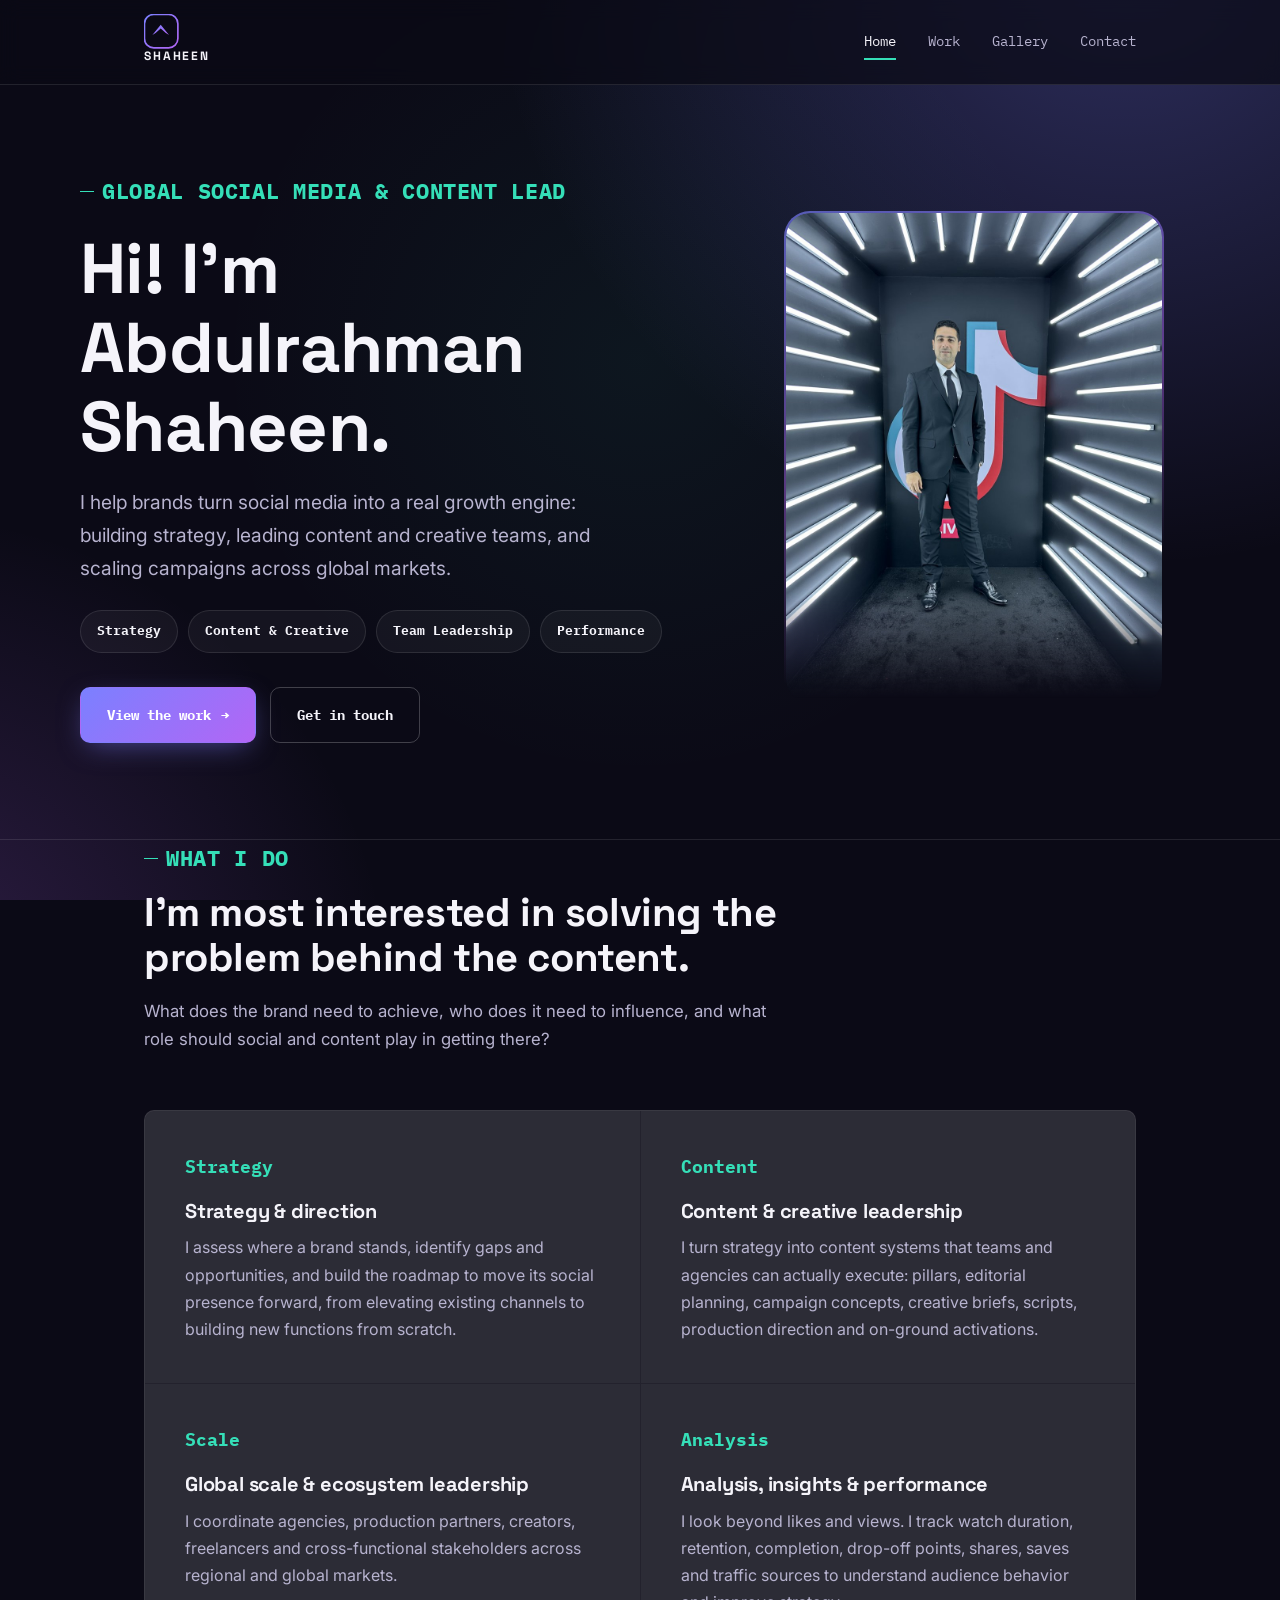
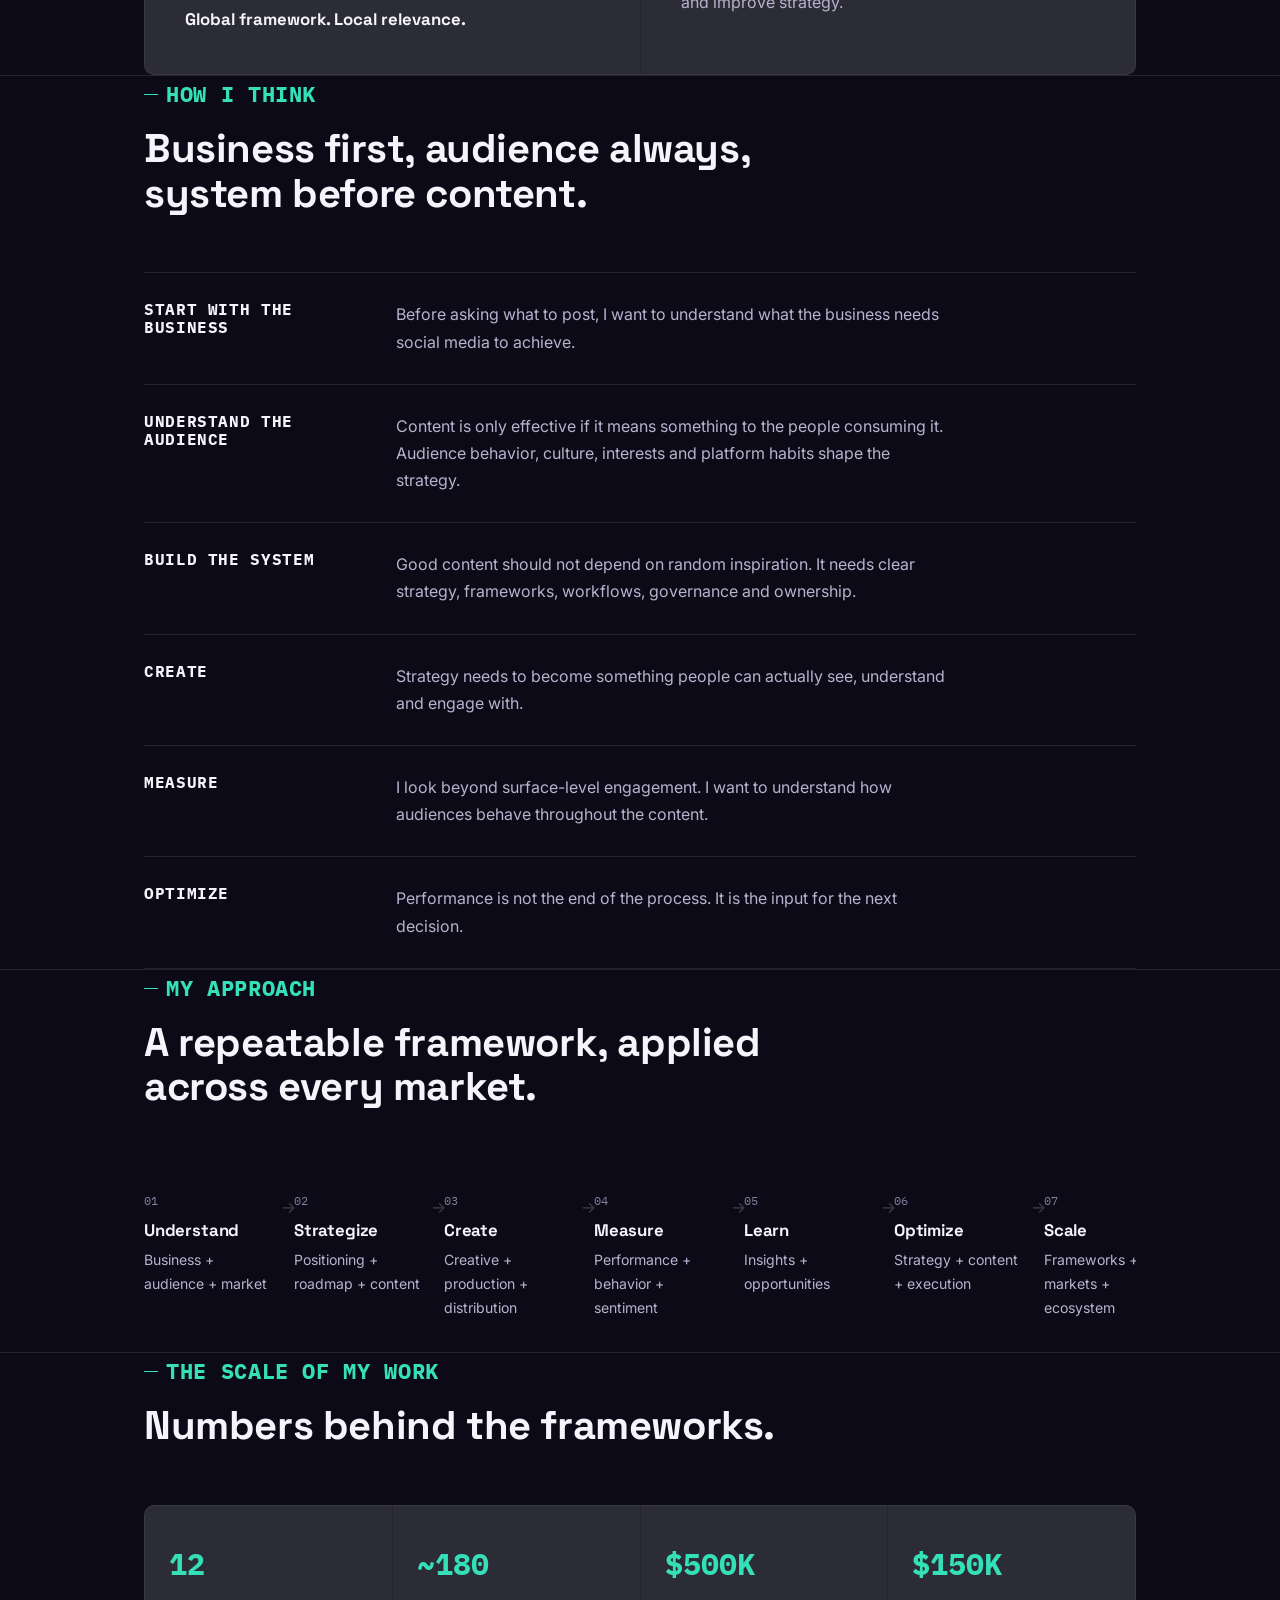
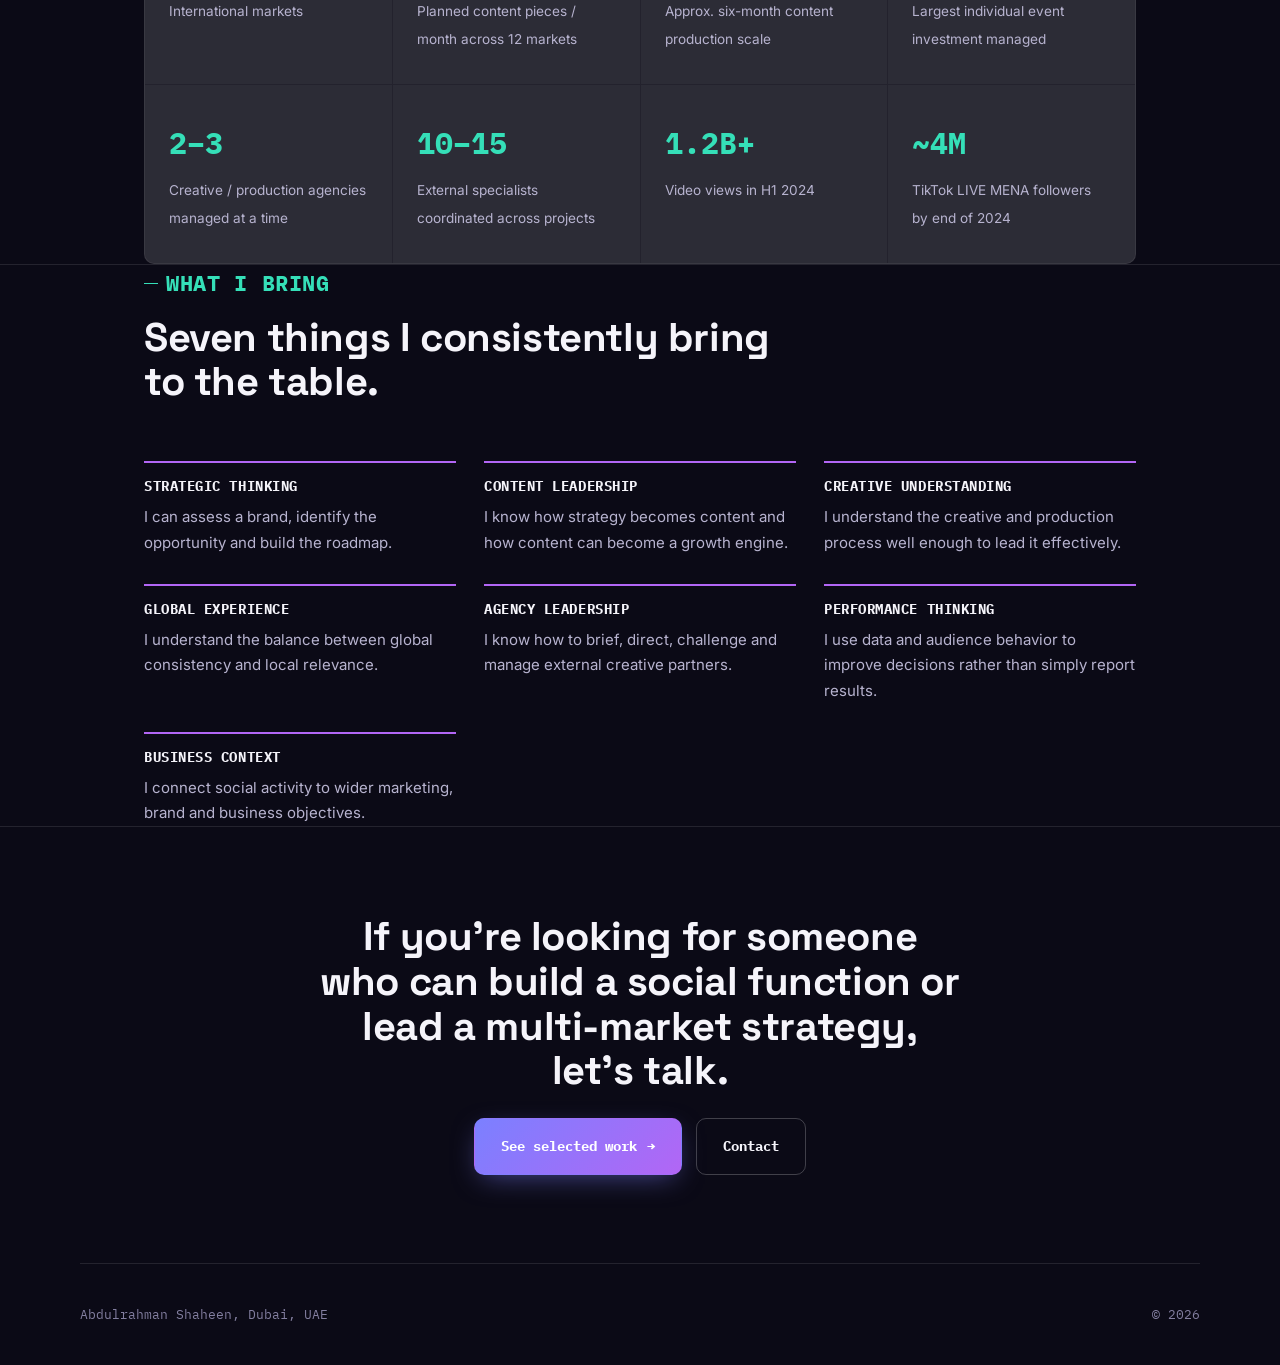
==== index.html @ d1abcf52 "Add files via upload" ====
<!DOCTYPE html>
<html lang="en">
<head>
<meta charset="UTF-8">
<meta name="viewport" content="width=device-width, initial-scale=1.0">
<title>Abdulrahman Shaheen | Global Social Media & Content Lead</title>
<meta name="description" content="Abdulrahman Shaheen leads social media and content strategy for brands across markets, audiences and complex business environments.">
<link rel="preconnect" href="https://fonts.googleapis.com">
<link rel="preconnect" href="https://fonts.gstatic.com" crossorigin>
<link href="https://fonts.googleapis.com/css2?family=Space+Grotesk:wght@400;500;600;700&family=Inter:wght@400;500&family=IBM+Plex+Mono:wght@400;500;600;700&display=swap" rel="stylesheet">
<link rel="stylesheet" href="css/style.css">
</head>
<body>

<header class="site-header">
  <nav class="site-nav">
    <a href="index.html" class="logo" aria-label="Shaheen, home">
      <svg viewBox="0 0 100 56" role="img" aria-hidden="true">
        <defs><linearGradient id="navFalconGrad" x1="0" y1="0" x2="1" y2="1"><stop offset="0" style="stop-color:var(--indigo)"/><stop offset="1" style="stop-color:var(--violet)"/></linearGradient></defs>
        <rect x="0.5" y="0.5" width="36" height="36" rx="10" fill="none" stroke="url(#navFalconGrad)" stroke-width="1.8"/>
        <path d="M9,22.5 L18,11.5 L27,22.5 L23.5,20.5 L18,15.5 L12.5,20.5 Z" fill="url(#navFalconGrad)"/>
        <text x="0" y="50" style="font-family:'Space Grotesk',sans-serif; font-size:13px; font-weight:700; letter-spacing:2px;" fill="var(--text)">SHAHEEN</text>
      </svg>
    </a>
    <ul>
      <li><a href="index.html" aria-current="page">Home</a></li>
      <li><a href="work.html">Work</a></li>
      <li><a href="gallery.html">Gallery</a></li>
      <li><a href="contact.html">Contact</a></li>
    </ul>
    <button class="nav-toggle" aria-label="Menu">···</button>
  </nav>
</header>

<main>

  <section class="hero wrap">
    <div class="hero-copy">
      <span class="eyebrow">Global social media & content lead</span>
      <h1>Hi! I'm Abdulrahman Shaheen.</h1>
      <p class="hero-lede">I help brands turn social media into a real growth engine: building strategy, leading content and creative teams, and scaling campaigns across global markets.</p>
      <div class="service-pills">
        <span>Strategy</span>
        <span>Content & Creative</span>
        <span>Team Leadership</span>
        <span>Performance</span>
      </div>
      <div class="hero-actions">
        <a href="work.html" class="btn btn-primary">View the work <span class="btn-arrow">→</span></a>
        <a href="contact.html" class="btn">Get in touch</a>
      </div>
    </div>
    <div class="hero-photo-wrap">
      <img src="assets/photos/hero-portrait.jpg" alt="Abdulrahman Shaheen at a TikTok LIVE event">
    </div>
  </section>

  <hr class="divider">

  <section class="wrap">
    <div class="section-head">
      <span class="eyebrow">What I do</span>
      <h2>I'm most interested in solving the problem behind the content.</h2>
      <p style="margin-top:16px; font-size:1.05rem;">What does the brand need to achieve, who does it need to influence, and what role should social and content play in getting there?</p>
    </div>
    <div class="pillars">
      <div class="pillar">
        <span class="index">Strategy</span>
        <h3>Strategy & direction</h3>
        <p>I assess where a brand stands, identify gaps and opportunities, and build the roadmap to move its social presence forward, from elevating existing channels to building new functions from scratch.</p>
      </div>
      <div class="pillar">
        <span class="index">Content</span>
        <h3>Content & creative leadership</h3>
        <p>I turn strategy into content systems that teams and agencies can actually execute: pillars, editorial planning, campaign concepts, creative briefs, scripts, production direction and on-ground activations.</p>
      </div>
      <div class="pillar">
        <span class="index">Scale</span>
        <h3>Global scale & ecosystem leadership</h3>
        <p>I coordinate agencies, production partners, creators, freelancers and cross-functional stakeholders across regional and global markets.</p>
        <p class="callout">Global framework. Local relevance.</p>
      </div>
      <div class="pillar">
        <span class="index">Analysis</span>
        <h3>Analysis, insights & performance</h3>
        <p>I look beyond likes and views. I track watch duration, retention, completion, drop-off points, shares, saves and traffic sources to understand audience behavior and improve strategy.</p>
      </div>
    </div>
  </section>

  <hr class="divider">

  <section class="wrap">
    <div class="section-head">
      <span class="eyebrow">How I think</span>
      <h2>Business first, audience always, system before content.</h2>
    </div>
    <div class="think-list">
      <div class="think-item">
        <h3>Start with the business</h3>
        <p>Before asking what to post, I want to understand what the business needs social media to achieve.</p>
      </div>
      <div class="think-item">
        <h3>Understand the audience</h3>
        <p>Content is only effective if it means something to the people consuming it. Audience behavior, culture, interests and platform habits shape the strategy.</p>
      </div>
      <div class="think-item">
        <h3>Build the system</h3>
        <p>Good content should not depend on random inspiration. It needs clear strategy, frameworks, workflows, governance and ownership.</p>
      </div>
      <div class="think-item">
        <h3>Create</h3>
        <p>Strategy needs to become something people can actually see, understand and engage with.</p>
      </div>
      <div class="think-item">
        <h3>Measure</h3>
        <p>I look beyond surface-level engagement. I want to understand how audiences behave throughout the content.</p>
      </div>
      <div class="think-item">
        <h3>Optimize</h3>
        <p>Performance is not the end of the process. It is the input for the next decision.</p>
      </div>
    </div>
  </section>

  <hr class="divider">

  <section class="wrap">
    <div class="section-head">
      <span class="eyebrow">My approach</span>
      <h2>A repeatable framework, applied across every market.</h2>
    </div>
    <div class="approach-rail">
      <div class="approach-step"><span class="stepnum">01</span><h4>Understand</h4><p>Business + audience + market</p></div>
      <div class="approach-step"><span class="stepnum">02</span><h4>Strategize</h4><p>Positioning + roadmap + content</p></div>
      <div class="approach-step"><span class="stepnum">03</span><h4>Create</h4><p>Creative + production + distribution</p></div>
      <div class="approach-step"><span class="stepnum">04</span><h4>Measure</h4><p>Performance + behavior + sentiment</p></div>
      <div class="approach-step"><span class="stepnum">05</span><h4>Learn</h4><p>Insights + opportunities</p></div>
      <div class="approach-step"><span class="stepnum">06</span><h4>Optimize</h4><p>Strategy + content + execution</p></div>
      <div class="approach-step"><span class="stepnum">07</span><h4>Scale</h4><p>Frameworks + markets + ecosystem</p></div>
    </div>
  </section>

  <hr class="divider">

  <section class="wrap">
    <div class="section-head">
      <span class="eyebrow">The scale of my work</span>
      <h2>Numbers behind the frameworks.</h2>
    </div>
    <div class="stats-grid">
      <div class="stat"><span class="num">12</span><span class="label">International markets</span></div>
      <div class="stat"><span class="num">~180</span><span class="label">Planned content pieces / month across 12 markets</span></div>
      <div class="stat"><span class="num">$500K</span><span class="label">Approx. six-month content production scale</span></div>
      <div class="stat"><span class="num">$150K</span><span class="label">Largest individual event investment managed</span></div>
      <div class="stat"><span class="num">2–3</span><span class="label">Creative / production agencies managed at a time</span></div>
      <div class="stat"><span class="num">10–15</span><span class="label">External specialists coordinated across projects</span></div>
      <div class="stat"><span class="num">1.2B+</span><span class="label">Video views in H1 2024</span></div>
      <div class="stat"><span class="num">~4M</span><span class="label">TikTok LIVE MENA followers by end of 2024</span></div>
    </div>
  </section>

  <hr class="divider">

  <section class="wrap">
    <div class="section-head">
      <span class="eyebrow">What I bring</span>
      <h2>Seven things I consistently bring to the table.</h2>
    </div>
    <div class="bring-grid">
      <div class="bring-item"><h3>Strategic thinking</h3><p>I can assess a brand, identify the opportunity and build the roadmap.</p></div>
      <div class="bring-item"><h3>Content leadership</h3><p>I know how strategy becomes content and how content can become a growth engine.</p></div>
      <div class="bring-item"><h3>Creative understanding</h3><p>I understand the creative and production process well enough to lead it effectively.</p></div>
      <div class="bring-item"><h3>Global experience</h3><p>I understand the balance between global consistency and local relevance.</p></div>
      <div class="bring-item"><h3>Agency leadership</h3><p>I know how to brief, direct, challenge and manage external creative partners.</p></div>
      <div class="bring-item"><h3>Performance thinking</h3><p>I use data and audience behavior to improve decisions rather than simply report results.</p></div>
      <div class="bring-item"><h3>Business context</h3><p>I connect social activity to wider marketing, brand and business objectives.</p></div>
    </div>
  </section>

  <hr class="divider">

  <section class="wrap" style="text-align:center; padding: 88px 0;">
    <h2 style="max-width:640px; margin:0 auto 24px;">If you're looking for someone who can build a social function or lead a multi-market strategy, let's talk.</h2>
    <div class="hero-actions" style="justify-content:center;">
      <a href="work.html" class="btn btn-primary">See selected work <span class="btn-arrow">→</span></a>
      <a href="contact.html" class="btn">Contact</a>
    </div>
  </section>

</main>

<footer class="site-footer wrap">
  <span>Abdulrahman Shaheen, Dubai, UAE</span>
  <span>© 2026</span>
</footer>

<script src="js/main.js"></script>
</body>
</html>
---- css/style.css ----
/* ============================================
   ABDULRAHMAN SHAHEEN PORTFOLIO
   Dark theme with brand-color gradient
   ============================================ */

:root {
  --bg: #0B0A16;
  --surface: rgba(255,255,255,0.045);
  --surface-strong: rgba(255,255,255,0.08);
  --text: #F5F4FA;
  --text-secondary: #B7B3CF;
  --text-muted: #837FA0;
  --border: rgba(255,255,255,0.10);
  --border-strong: rgba(255,255,255,0.22);

  --indigo: #7B80FF;
  --indigo-dim: rgba(123,128,255,0.15);
  --teal: #35DFB8;
  --teal-dim: rgba(53,223,184,0.14);
  --violet: #B266F5;
  --violet-dim: rgba(178,102,245,0.15);

  --font-display: 'Space Grotesk', sans-serif;
  --font-body: 'Inter', sans-serif;
  --font-mono: 'IBM Plex Mono', monospace;

  --max-width: 1120px;
  --radius: 10px;
  --gutter: clamp(20px, 5vw, 64px);
}

* { box-sizing: border-box; }
html { scroll-behavior: smooth; }

body {
  margin: 0;
  color: var(--text);
  font-family: var(--font-body);
  font-size: 16px;
  line-height: 1.7;
  -webkit-font-smoothing: antialiased;
  background-color: var(--bg);
  background-image:
    radial-gradient(1100px circle at 88% -8%, rgba(123,128,255,0.32), transparent 58%),
    radial-gradient(900px circle at -8% 112%, rgba(178,102,245,0.22), transparent 55%),
    radial-gradient(700px circle at 50% 40%, rgba(53,223,184,0.06), transparent 60%);
  background-attachment: fixed;
  background-repeat: no-repeat;
}

img { max-width: 100%; display: block; }
a { color: inherit; text-decoration: none; }

.wrap { max-width: var(--max-width); margin: 0 auto; padding: 0 var(--gutter); }

h1, h2, h3, h4 {
  font-family: var(--font-display);
  font-weight: 700;
  line-height: 1.12;
  margin: 0;
  letter-spacing: -0.01em;
  color: var(--text);
}

h1 { font-size: clamp(2.6rem, 5.5vw, 4.4rem); }
h2 { font-size: clamp(1.7rem, 3.2vw, 2.5rem); }
h3 { font-size: 1.25rem; font-weight: 700; }

p { margin: 0 0 1em; color: var(--text-secondary); font-weight: 400; }
p:last-child { margin-bottom: 0; }

.eyebrow {
  font-family: var(--font-mono);
  font-size: 1.35rem;
  font-weight: 700;
  letter-spacing: 0.03em;
  text-transform: uppercase;
  color: var(--teal);
  display: inline-flex;
  align-items: center;
  gap: 8px;
}
.eyebrow::before { content: ''; width: 14px; height: 1px; background: var(--teal); display: inline-block; }

/* NAV */
.site-header {
  position: sticky; top: 0; z-index: 50;
  background: rgba(11,10,22,0.72);
  backdrop-filter: blur(10px);
  border-bottom: 1px solid var(--border);
}
.site-nav {
  position: relative; max-width: var(--max-width); margin: 0 auto;
  padding: 14px var(--gutter); display: flex; align-items: center; justify-content: space-between;
}
.site-nav .logo { font-family: var(--font-mono); font-size: 0.95rem; font-weight: 500; color: var(--text); }
.site-nav .logo svg { display: block; height: 52px; width: auto; }
.site-nav ul { list-style: none; display: flex; gap: 32px; margin: 0; padding: 0; font-family: var(--font-mono); font-size: 0.85rem; }
.site-nav a { color: var(--text-secondary); position: relative; padding-bottom: 4px; transition: color 0.15s ease; }
.site-nav a:hover, .site-nav a[aria-current="page"] { color: var(--text); }
.site-nav a[aria-current="page"]::after { content: ''; position: absolute; left: 0; bottom: -6px; width: 100%; height: 2px; background: var(--teal); }
.nav-toggle { display: none; background: none; border: 1px solid var(--border-strong); border-radius: 8px; width: 40px; height: 40px; align-items: center; justify-content: center; font-family: var(--font-mono); color: var(--text); }

/* BUTTONS */
.btn {
  display: inline-flex; align-items: center; gap: 10px;
  font-family: var(--font-mono); font-size: 0.9rem; font-weight: 700;
  padding: 15px 26px; border-radius: 10px;
  border: 1.5px solid var(--border-strong); color: var(--text);
  transition: all 0.18s ease;
}
.btn:hover { border-color: var(--text); background: var(--surface-strong); }
.btn-primary {
  background: linear-gradient(135deg, var(--indigo), var(--violet));
  border-color: transparent; color: #fff;
  box-shadow: 0 8px 28px -8px rgba(123,128,255,0.55);
}
.btn-primary:hover { box-shadow: 0 10px 32px -6px rgba(123,128,255,0.75); transform: translateY(-1px); }
.btn-arrow { transition: transform 0.15s ease; }
.btn:hover .btn-arrow { transform: translateX(3px); }

/* SECTIONS */
section { padding: 96px 0; }
section.tight { padding: 64px 0; }
.section-head { max-width: 640px; margin-bottom: 56px; }
.section-head h2 { margin-top: 14px; }
.divider { border: none; border-top: 1px solid var(--border); margin: 0; }

/* HERO */
.hero { padding: 88px 0 96px; display: grid; grid-template-columns: 1.15fr 0.85fr; gap: 56px; align-items: center; }
.hero-copy .eyebrow { margin-bottom: 20px; }
.hero h1 { margin-bottom: 20px; }
.hero-lede { font-size: 1.2rem; color: var(--text-secondary); max-width: 46ch; margin-bottom: 26px; }
.service-pills { display: flex; flex-wrap: wrap; gap: 10px; margin-bottom: 34px; }
.service-pills span {
  font-family: var(--font-mono); font-size: 0.82rem; font-weight: 700;
  color: var(--text); background: var(--surface); border: 1px solid var(--border);
  padding: 9px 16px; border-radius: 100px;
}
.hero-actions { display: flex; gap: 14px; flex-wrap: wrap; }

.hero-photo-wrap {
  padding: 2px; border-radius: 26px; max-width: 380px; margin: 0 auto;
  background: linear-gradient(160deg, rgba(123,128,255,0.65), rgba(178,102,245,0.45) 45%, transparent 75%);
}
.hero-photo-wrap img {
  display: block; width: 100%; border-radius: 24px;
  -webkit-mask-image: linear-gradient(to bottom, black 78%, transparent 99%);
  mask-image: linear-gradient(to bottom, black 78%, transparent 99%);
}

/* PILLARS */
.pillars { display: grid; grid-template-columns: repeat(2, 1fr); gap: 1px; background: var(--border); border: 1px solid var(--border); border-radius: var(--radius); overflow: hidden; }
.pillar { background: var(--surface); padding: 40px; }
.pillar .index { font-family: var(--font-mono); font-size: 1.15rem; font-weight: 700; color: var(--teal); display: block; margin-bottom: 18px; }
.pillar h3 { margin-bottom: 12px; }
.pillar .callout { margin-top: 16px; font-family: var(--font-display); font-weight: 700; font-size: 1.05rem; color: var(--text); }

/* HOW I THINK */
.think-list { display: flex; flex-direction: column; }
.think-item { display: grid; grid-template-columns: 220px 1fr; gap: 32px; padding: 28px 0; border-top: 1px solid var(--border); }
.think-item:last-child { border-bottom: 1px solid var(--border); }
.think-item h3 { font-size: 1rem; font-family: var(--font-mono); text-transform: uppercase; letter-spacing: 0.04em; color: var(--text); }
.think-item p { max-width: 56ch; }

/* APPROACH */
.approach-rail { display: flex; gap: 0; overflow-x: auto; padding-bottom: 8px; }
.approach-step { flex: 1 1 0; min-width: 150px; position: relative; padding: 24px 20px 24px 0; }
.approach-step .stepnum { font-family: var(--font-mono); font-size: 0.78rem; color: var(--text-muted); display: block; margin-bottom: 10px; }
.approach-step h4 { font-family: var(--font-display); font-weight: 700; font-size: 1.05rem; margin-bottom: 8px; color: var(--text); }
.approach-step p { font-size: 0.88rem; color: var(--text-secondary); margin: 0; }
.approach-step:not(:last-child)::after { content: '\2192'; position: absolute; right: -2px; top: 28px; color: var(--border-strong); font-size: 1rem; }

/* STATS */
.stats-grid { display: grid; grid-template-columns: repeat(4, 1fr); gap: 1px; background: var(--border); border: 1px solid var(--border); border-radius: var(--radius); overflow: hidden; }
.stat { background: var(--surface); padding: 32px 24px; }
.stat .num { font-family: var(--font-mono); font-weight: 700; font-size: 1.9rem; color: var(--teal); display: block; margin-bottom: 8px; }
.stat .label { font-size: 0.85rem; color: var(--text-secondary); line-height: 1.4; }

/* BRING */
.bring-grid { display: grid; grid-template-columns: repeat(auto-fill, minmax(260px, 1fr)); gap: 28px; }
.bring-item { border-top: 2px solid var(--violet); padding-top: 16px; }
.bring-item h3 { font-family: var(--font-mono); font-size: 0.85rem; text-transform: uppercase; letter-spacing: 0.04em; margin-bottom: 10px; color: var(--text); }
.bring-item p { font-size: 0.94rem; }

/* WORK */
.work-index { display: flex; flex-direction: column; }
.work-row { display: grid; grid-template-columns: 70px 1fr auto; align-items: baseline; gap: 24px; padding: 22px 0; border-top: 1px solid var(--border); transition: background 0.15s ease; }
.work-row:last-child { border-bottom: 1px solid var(--border); }
.work-row:hover { background: var(--surface); }
.work-row .num { font-family: var(--font-mono); color: var(--text-muted); font-size: 0.85rem; }
.work-row h3 { font-size: 1.15rem; }
.work-row .tag { font-family: var(--font-mono); font-size: 0.75rem; font-weight: 700; color: var(--teal); }

.case-study { padding: 72px 0; border-top: 1px solid var(--border); }
.case-head { display: flex; align-items: baseline; gap: 18px; margin-bottom: 8px; }
.case-head .num { font-family: var(--font-mono); font-weight: 700; font-size: 1rem; color: var(--violet); }
.case-tagline { font-family: var(--font-mono); font-size: 0.82rem; letter-spacing: 0.03em; color: var(--text-muted); text-transform: uppercase; margin: 14px 0 32px; }
.case-grid { display: grid; grid-template-columns: repeat(3, 1fr); gap: 32px; margin-bottom: 32px; }
.case-block h4 { font-family: var(--font-mono); font-size: 0.78rem; text-transform: uppercase; letter-spacing: 0.04em; color: var(--text-muted); margin-bottom: 10px; }
.case-block ul { margin: 0; padding-left: 18px; color: var(--text-secondary); }
.case-block li { margin-bottom: 6px; }
.case-results { display: flex; flex-wrap: wrap; gap: 12px; margin-top: 24px; }
.case-results .pill { font-family: var(--font-mono); font-weight: 700; font-size: 0.82rem; background: var(--teal-dim); color: var(--teal); padding: 8px 14px; border-radius: 100px; }
.case-media { margin-top: 28px; border: 1px dashed var(--border-strong); border-radius: var(--radius); padding: 48px; text-align: center; color: var(--text-muted); font-family: var(--font-mono); font-size: 0.82rem; }
.case-photos { display: grid; grid-template-columns: repeat(auto-fill, minmax(150px, 1fr)); gap: 16px; margin-top: 28px; }
.photo-card { margin: 0; }
.photo-card img { width: 100%; aspect-ratio: 4 / 5; object-fit: cover; border-radius: var(--radius); }
.photo-card figcaption { margin-top: 8px; font-family: var(--font-mono); font-size: 0.74rem; color: var(--text-secondary); line-height: 1.4; }
.case-note { margin-top: 14px; font-family: var(--font-mono); font-size: 0.78rem; color: var(--text-muted); }

/* GALLERY */
.gallery-grid { display: grid; grid-template-columns: repeat(3, 1fr); gap: 20px; }
.gallery-grid .photo-card img { border-radius: var(--radius); overflow: hidden; aspect-ratio: 4 / 5; object-fit: cover; }
.gallery-empty { grid-column: 1 / -1; border: 1px dashed var(--border-strong); border-radius: var(--radius); padding: 80px 40px; text-align: center; }
.gallery-empty p { max-width: 40ch; margin: 12px auto 0; }

/* CONTACT */
.contact-hero { padding: 96px 0; text-align: left; }
.contact-links { display: flex; flex-direction: column; gap: 1px; background: var(--border); border: 1px solid var(--border); border-radius: var(--radius); overflow: hidden; margin-top: 40px; max-width: 560px; }
.contact-links a, .contact-links .pending { background: var(--surface); padding: 22px 24px; display: flex; align-items: center; justify-content: space-between; font-family: var(--font-mono); font-size: 0.92rem; font-weight: 700; }
.contact-links a:hover { background: var(--surface-strong); }
.contact-links .pending { color: var(--text-muted); }
.contact-links .label { color: var(--text-secondary); font-size: 0.78rem; text-transform: uppercase; letter-spacing: 0.04em; font-weight: 400; }

/* FOOTER */
.site-footer { border-top: 1px solid var(--border); padding: 40px 0; display: flex; align-items: center; justify-content: space-between; font-family: var(--font-mono); font-size: 0.8rem; color: var(--text-muted); }

/* RESPONSIVE */
@media (max-width: 860px) {
  .hero { grid-template-columns: 1fr; gap: 40px; }
  .hero-photo-wrap { order: -1; max-width: 280px; }
  .pillars { grid-template-columns: 1fr; }
  .stats-grid { grid-template-columns: repeat(2, 1fr); }
  .think-item { grid-template-columns: 1fr; gap: 8px; }
  .case-grid { grid-template-columns: 1fr; gap: 24px; }
  .gallery-grid { grid-template-columns: repeat(2, 1fr); }
  .approach-rail { flex-wrap: wrap; }
  .approach-step { min-width: 45%; }
}
@media (max-width: 600px) {
  .site-nav ul { display: none; position: absolute; top: 100%; left: 0; right: 0; flex-direction: column; gap: 4px; background: var(--bg); border-bottom: 1px solid var(--border); padding: 12px var(--gutter) 20px; }
  .site-nav ul.open { display: flex; }
  .site-nav ul li { padding: 10px 0; border-top: 1px solid var(--border); }
  .site-nav ul li:first-child { border-top: none; }
  .nav-toggle { display: flex; }
  .stats-grid { grid-template-columns: 1fr 1fr; }
  .gallery-grid { grid-template-columns: 1fr 1fr; }
  .work-row { grid-template-columns: 40px 1fr; }
  .work-row .tag { display: none; }
}
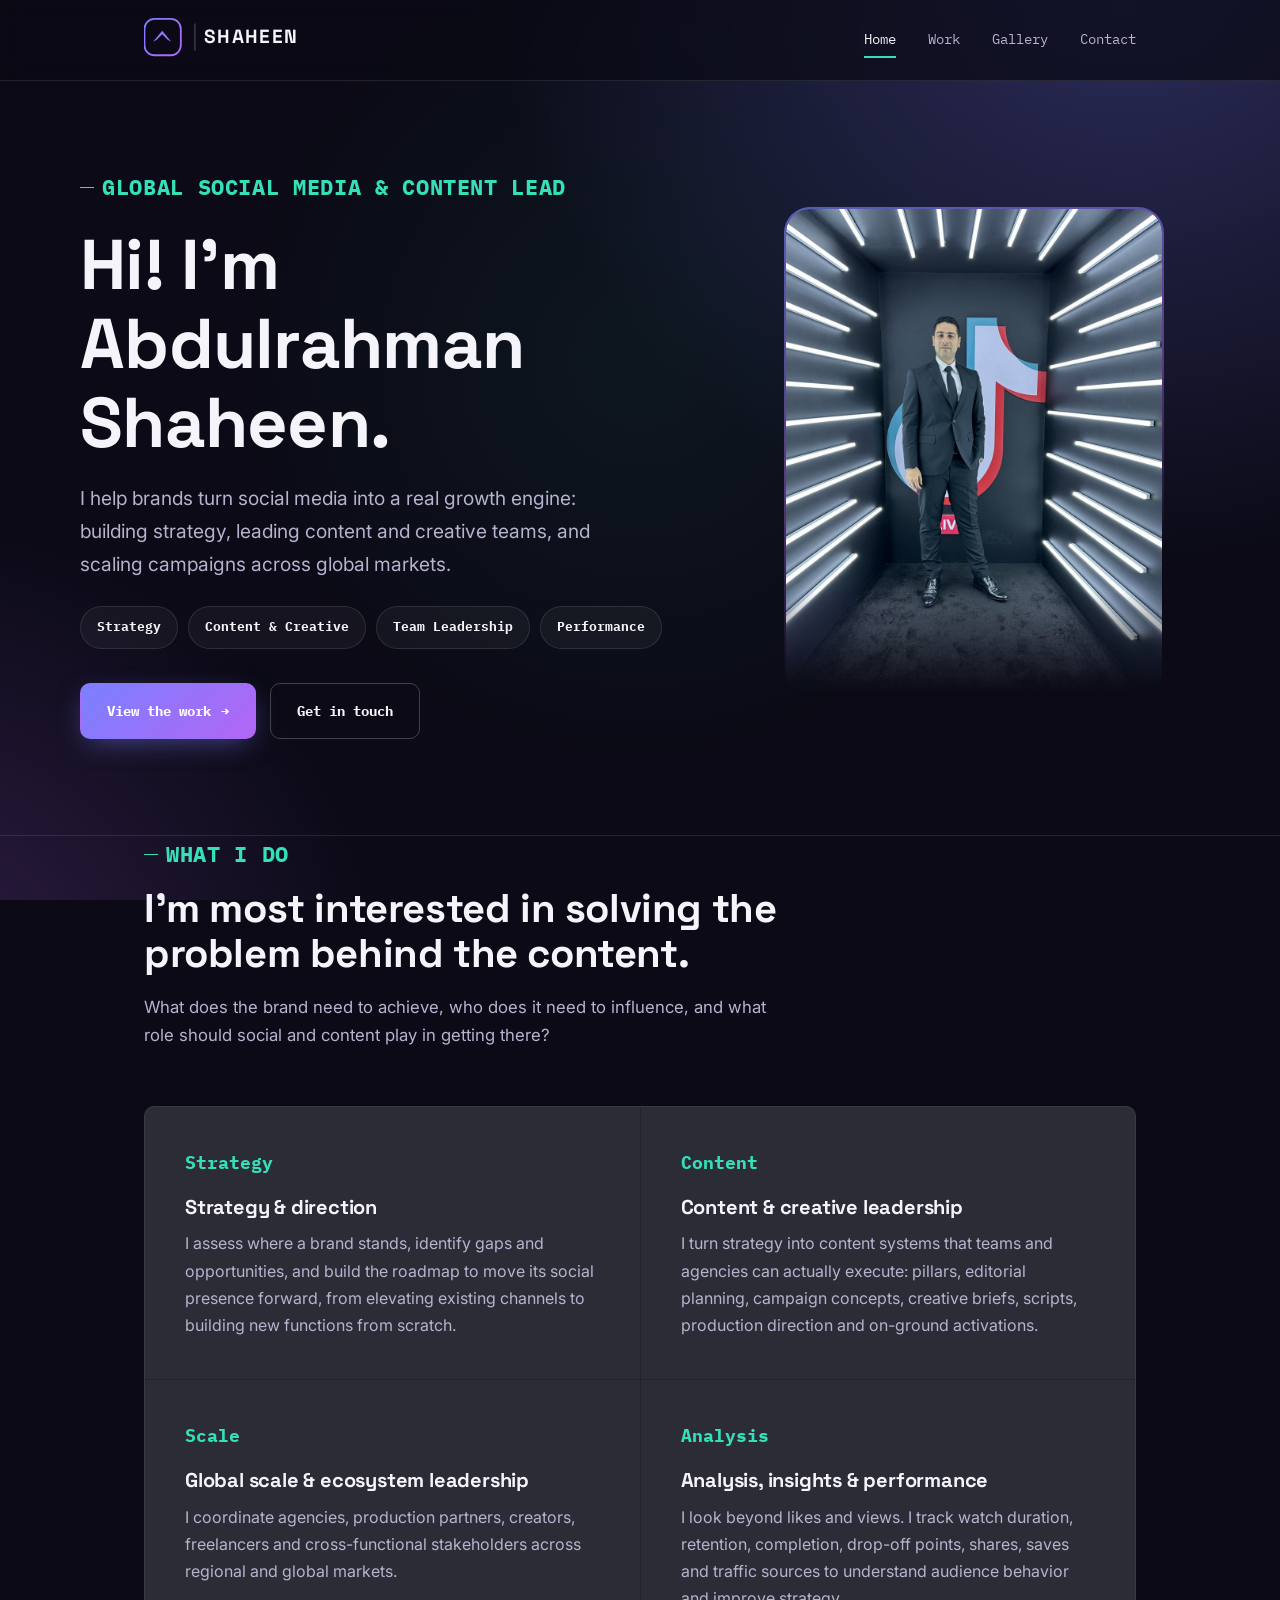
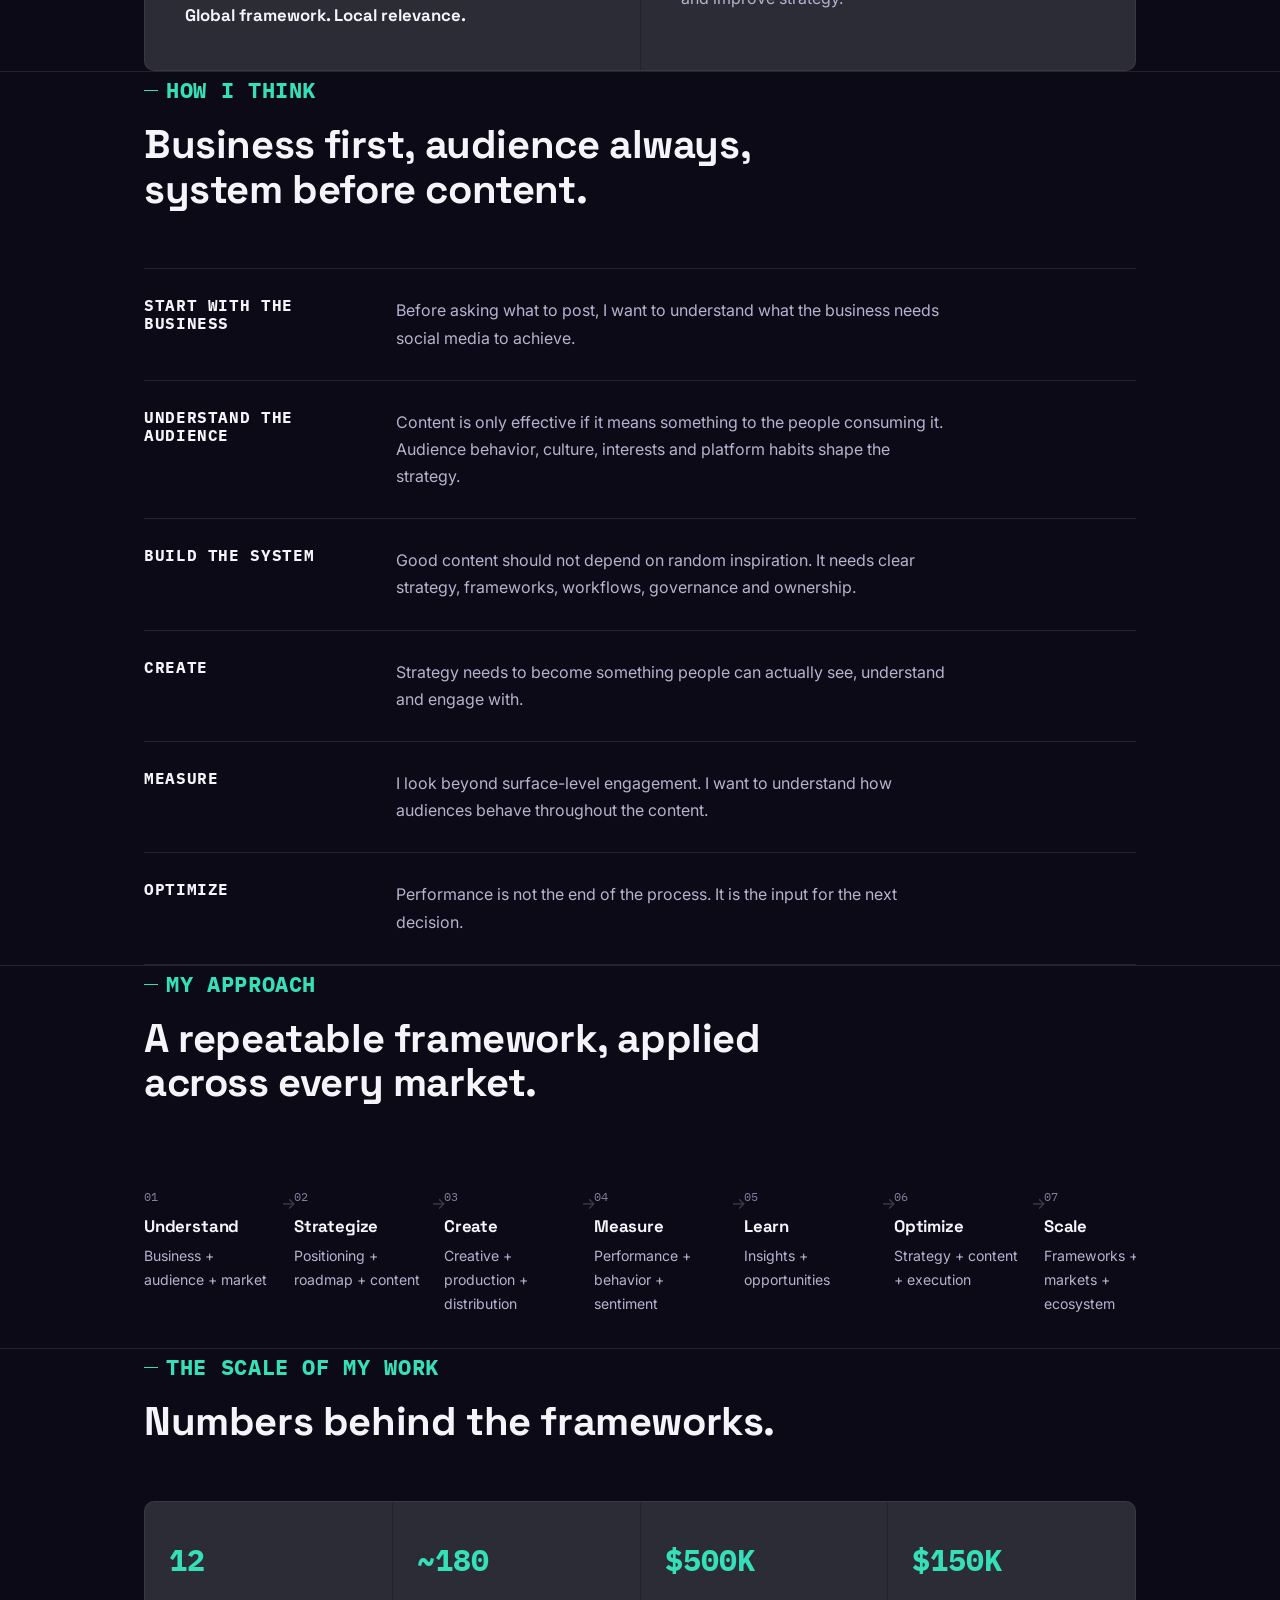
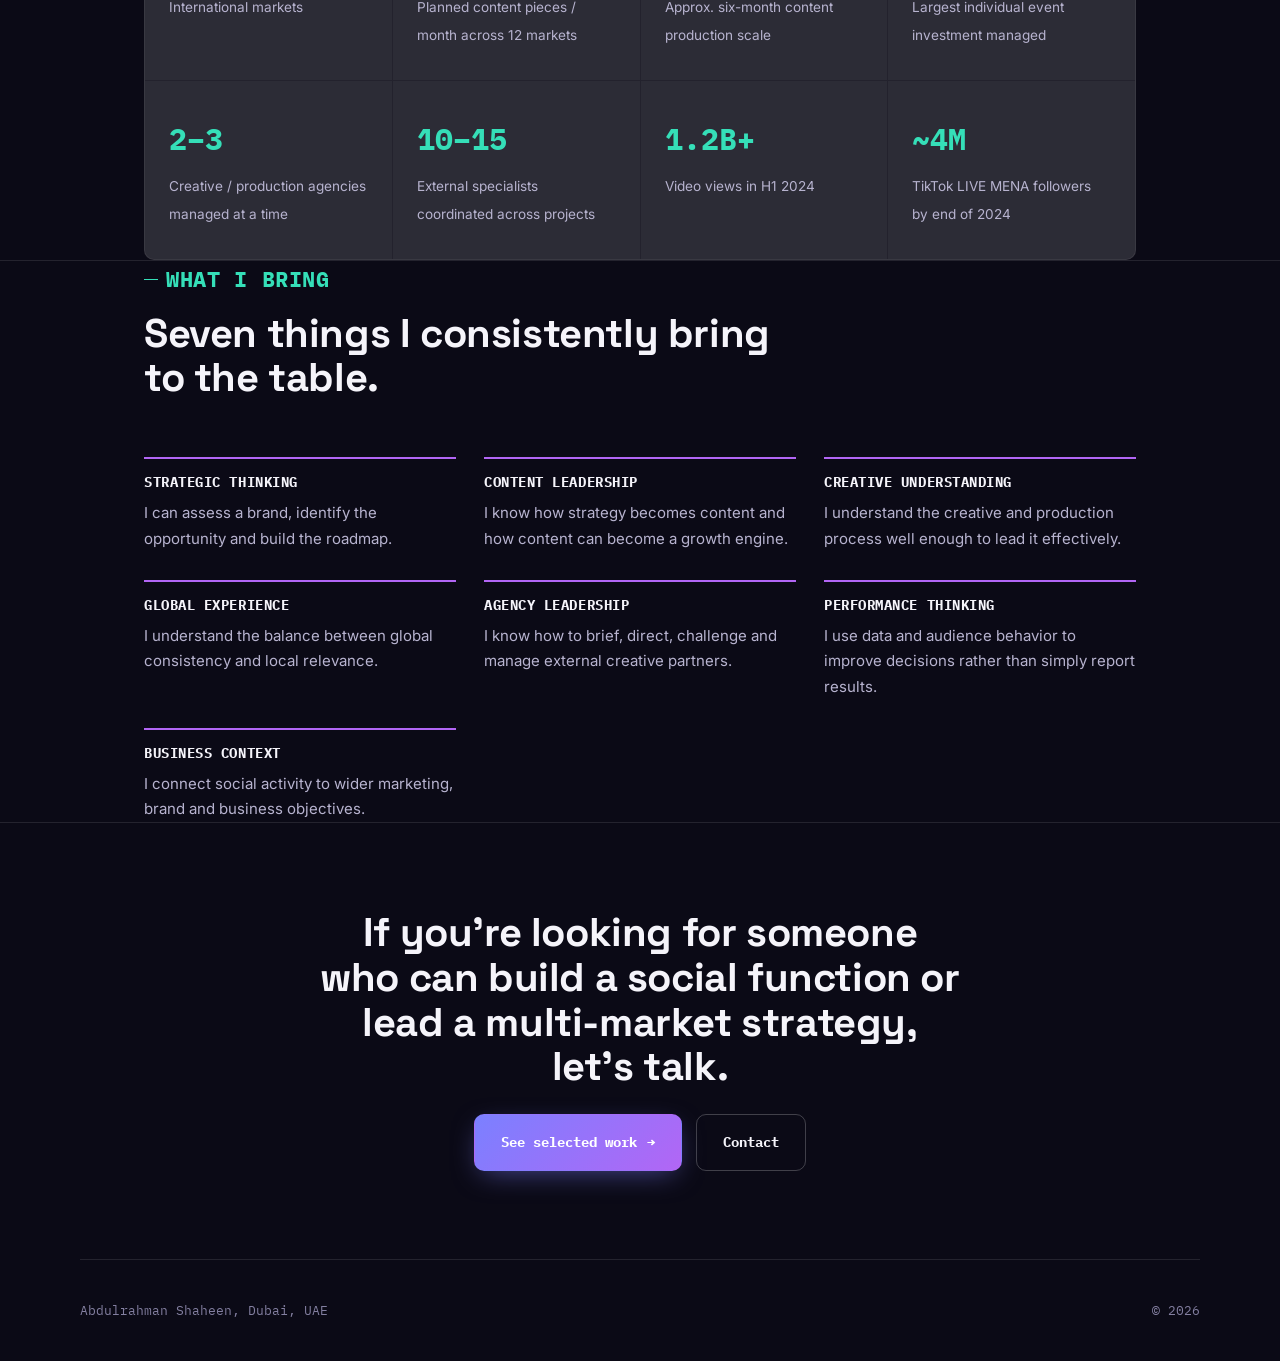
==== commit d2c209d1: "Add files via upload" ====
--- a/index.html
+++ b/index.html
@@ -4,7 +4,16 @@
 <meta charset="UTF-8">
 <meta name="viewport" content="width=device-width, initial-scale=1.0">
 <title>Abdulrahman Shaheen | Global Social Media & Content Lead</title>
-<meta name="description" content="Abdulrahman Shaheen leads social media and content strategy for brands across markets, audiences and complex business environments.">
+<meta name="description" content="Abdulrahman Shaheen, Global Social Media and Content Lead based in Dubai, UAE. Social strategy, content leadership, creative direction and campaign performance across TikTok, Ferrari, Modon and global markets.">
+<meta property="og:type" content="website">
+<meta property="og:title" content="Abdulrahman Shaheen | Global Social Media & Content Lead">
+<meta property="og:description" content="Global Social Media and Content Lead based in Dubai, UAE. Social strategy, content leadership and campaign performance across TikTok and global markets.">
+<meta property="og:url" content="https://ashaheenmty.github.io/shaheen-portfolio/">
+<meta property="og:image" content="https://ashaheenmty.github.io/shaheen-portfolio/assets/photos/hero-portrait.jpg">
+<meta name="twitter:card" content="summary_large_image">
+<meta name="twitter:title" content="Abdulrahman Shaheen | Global Social Media & Content Lead">
+<meta name="twitter:description" content="Global Social Media and Content Lead based in Dubai, UAE. Social strategy, content leadership and campaign performance across TikTok and global markets.">
+<meta name="twitter:image" content="https://ashaheenmty.github.io/shaheen-portfolio/assets/photos/hero-portrait.jpg">
 <link rel="preconnect" href="https://fonts.googleapis.com">
 <link rel="preconnect" href="https://fonts.gstatic.com" crossorigin>
 <link href="https://fonts.googleapis.com/css2?family=Space+Grotesk:wght@400;500;600;700&family=Inter:wght@400;500&family=IBM+Plex+Mono:wght@400;500;600;700&display=swap" rel="stylesheet">
@@ -15,11 +24,12 @@
 <header class="site-header">
   <nav class="site-nav">
     <a href="index.html" class="logo" aria-label="Shaheen, home">
-      <svg viewBox="0 0 100 56" role="img" aria-hidden="true">
+      <svg viewBox="0 0 172 44" role="img" aria-hidden="true">
         <defs><linearGradient id="navFalconGrad" x1="0" y1="0" x2="1" y2="1"><stop offset="0" style="stop-color:var(--indigo)"/><stop offset="1" style="stop-color:var(--violet)"/></linearGradient></defs>
-        <rect x="0.5" y="0.5" width="36" height="36" rx="10" fill="none" stroke="url(#navFalconGrad)" stroke-width="1.8"/>
-        <path d="M9,22.5 L18,11.5 L27,22.5 L23.5,20.5 L18,15.5 L12.5,20.5 Z" fill="url(#navFalconGrad)"/>
-        <text x="0" y="50" style="font-family:'Space Grotesk',sans-serif; font-size:13px; font-weight:700; letter-spacing:2px;" fill="var(--text)">SHAHEEN</text>
+        <rect x="0.5" y="1" width="40" height="40" rx="11" fill="none" stroke="url(#navFalconGrad)" stroke-width="2"/>
+        <path d="M10,26 L20,14 L30,26 L26,24 L20,18 L14,24 Z" fill="url(#navFalconGrad)"/>
+        <line x1="56" y1="6" x2="56" y2="36" stroke="var(--border-strong)" stroke-width="1.5"/>
+        <text x="66" y="28" style="font-family:'Space Grotesk',sans-serif; font-size:21px; font-weight:700; letter-spacing:1.5px;" fill="var(--text)">SHAHEEN</text>
       </svg>
     </a>
     <ul>
--- a/css/style.css
+++ b/css/style.css
@@ -91,10 +91,10 @@
 }
 .site-nav {
   position: relative; max-width: var(--max-width); margin: 0 auto;
-  padding: 14px var(--gutter); display: flex; align-items: center; justify-content: space-between;
+  padding: 18px var(--gutter); display: flex; align-items: center; justify-content: space-between;
 }
 .site-nav .logo { font-family: var(--font-mono); font-size: 0.95rem; font-weight: 500; color: var(--text); }
-.site-nav .logo svg { display: block; height: 52px; width: auto; }
+.site-nav .logo svg { display: block; height: 40px; width: auto; }
 .site-nav ul { list-style: none; display: flex; gap: 32px; margin: 0; padding: 0; font-family: var(--font-mono); font-size: 0.85rem; }
 .site-nav a { color: var(--text-secondary); position: relative; padding-bottom: 4px; transition: color 0.15s ease; }
 .site-nav a:hover, .site-nav a[aria-current="page"] { color: var(--text); }
